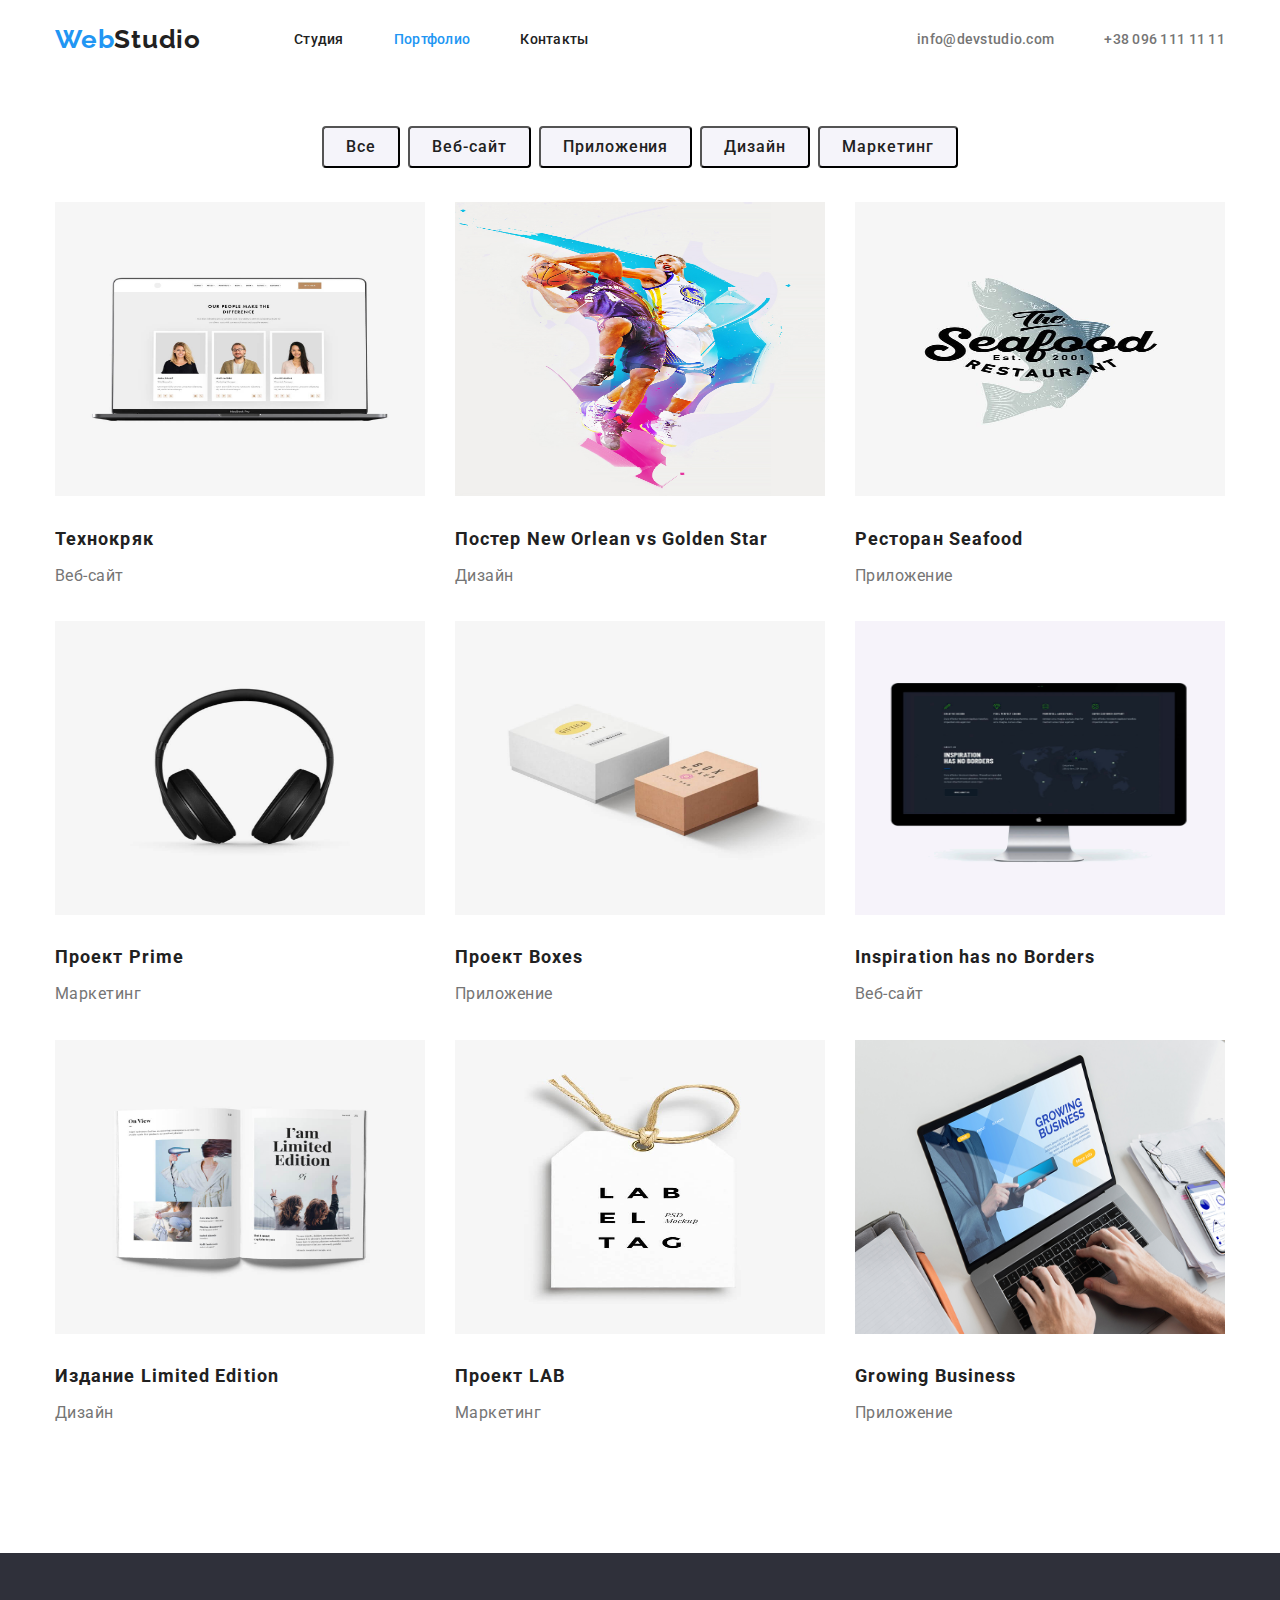
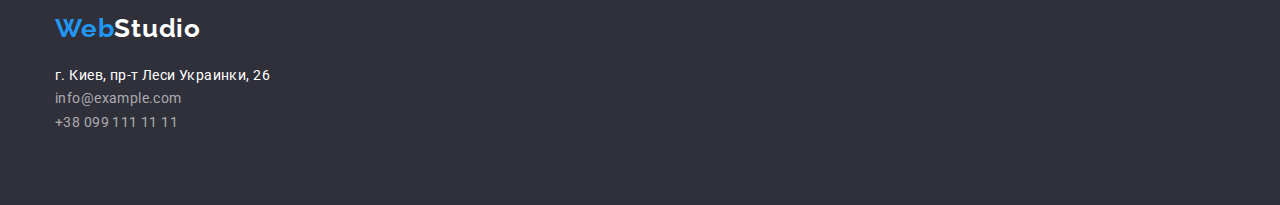
==== portfolio.html @ c052c506 "початок" ====
<!DOCTYPE html>
<html lang="ru">
<head>
    <meta charset="UTF-8">
    <meta http-equiv="X-UA-Compatible" content="IE=edge">
    <meta name="viewport" content="width=device-width, initial-scale=1.0">
    <title>portfolio</title>
    <link rel="preconnect" href="https://fonts.googleapis.com">
    <link rel="preconnect" href="https://fonts.gstatic.com" crossorigin>
    <link href="https://fonts.googleapis.com/css2?family=Raleway:wght@700&family=Roboto:wght@400;500;700;900&display=swap"
        rel="stylesheet">
    <link rel="stylesheet" href="https://cdnjs.cloudflare.com/ajax/libs/modern-normalize/1.1.0/modern-normalize.min.css" />
    <link rel="stylesheet" href="./css/portfolio.css">
</head>
<body>
    <!-- Верхняя линия -->
    <header class="header">
        <div class="container header-container">
            <nav class="header-nav">
                <a class="header-logo" href="WebStudio"><span>Web</span>Studio</a>
                <ul class="header-nav-link">
                    <li class="header-link">
                        <a class="nav-link" href="./index.html">Студия</a>
                    </li>
                    <li class="header-link">
                        <a class="nav-link active-page" href="./portfolio.html">Портфолио</a>
                    </li>
                    <li class="header-link">
                        <a class="nav-link" href="Контакты">Контакты</a>
                    </li>
                </ul>
            </nav>
            <div class="header-connection">
                <ul class="connection-link">
                    <li class="header-link">
                        <a class="header-connection-mailto" href="mailto:info@devstudio.com">info@devstudio.com</a>
                    </li>
                    <li class="header-link">
                        <a class="header-connection-tel" href="tel:+38-096-111-11-11">+38 096 111 11 11</a>
                    </li>
                </ul>
            </div>
        </div>
    </header>
       
    <!-- Портфолио -->
    
    <main class="main">
    
            <!-- Проекты -->
        <section class="container main-container">
            <!-- Фильтр -->
            <div class="main-button">
                <ul class="button-ul">
                    <li class="button-li">
                        <button class="button-link" type="button">Все</button>
                    </li>
                    <li class="button-li">
                        <button class="button-link" type="button">Веб-сайт</button>
                    </li>
                    <li class="button-li">
                        <button class="button-link" type="button">Приложения</button>
                    </li>
                    <li class="button-li">
                        <button class="button-link" type="button">Дизайн</button>
                    </li>
                    <li class="button-li">
                        <button class="button-link" type="button">Маркетинг</button>
                    </li>
                </ul>
            </div>
            <div class="main-img">
                <ul class="list-projects-box">
                    <li class="list-projects">
                        <img class="images-projects" src="./images/portfolio1.jpg " alt="Картинка" width="370">
                        <h3 class="heading-projects ">Технокряк</h3>
                        <p class="text-projects ">Веб-сайт</p>
                    </li>
                    <li class="list-projects">
                        <img class="images-projects" src="./images/portfolio2.jpg" alt="Картинка" width="370">
                        <h3 class="heading-projects ">Постер New Orlean vs Golden Star</h3>
                        <p class="text-projects ">Дизайн</p>
                    </li>
                    <li class="list-projects">
                        <img class="images-projects" src="./images/portfolio3.jpg" alt="Картинка" width="370">
                        <h3 class="heading-projects ">Ресторан Seafood</h3>
                        <p class="text-projects ">Приложение</p>
                    </li>
                    <li class="list-projects">
                        <img class="images-projects" src="./images/portfolio4.jpg" alt="Картинка" width="370">
                        <h3 class="heading-projects ">Проект Prime</h3>
                        <p class="text-projects ">Маркетинг</p>
                    </li>
                    <li class="list-projects">
                        <img class="images-projects" src="./images/portfolio5.jpg" alt="Картинка" width="370">
                        <h3 class="heading-projects ">Проект Boxes</h3>
                        <p class="text-projects ">Приложение</p>
                    </li>
                    <li class="list-projects">
                        <img class="images-projects" src="./images/portfolio6.jpg" alt="Картинка" width="370">
                        <h3 class="heading-projects ">Inspiration has no Borders</h3>
                        <p class="text-projects ">Веб-сайт</p>
                    </li>
                    <li class="list-projects">
                        <img class="images-projects" src="./images/portfolio7.jpg" alt="Картинка" width="370">
                        <h3 class="heading-projects ">Издание Limited Edition</h3>
                        <p class="text-projects ">Дизайн</p>
                    </li>
                    <li class="list-projects">
                        <img class="images-projects" src="./images/portfolio8.jpg" alt="Картинка" width="370">
                        <h3 class="heading-projects ">Проект LAB</h3>
                        <p class="text-projects ">Маркетинг</p>
                    </li>
                    <li class="list-projects">
                        <img class="images-projects" src="./images/portfolio9.jpg" alt="Картинка" width="370">
                        <h3 class="heading-projects ">Growing Business</h3>
                        <p class="text-projects ">Приложение</p>
                    </li>
                </ul>
            </div>
        </section>

    </main>
    
    
    <!-- Подвал -->


    <footer class="footer">
        <div class="container">
            <a class="footer-logo" href="WebStudio"><span>Web</span>Studio</a>
            <address class="footer-address">г. Киев, пр-т Леси Украинки, 26</address>
            <ul class="footer-list-box">
                <li class="footer-list"><a class="footer-mailto" href="mailto:info@example.com">info@example.com</a></li>
                <li class="footer-list"><a class="footer-tel" href="tel:+38-099-111-11-11">+38 099 111 11 11</a></li>
            </ul>
        </div>
    </footer>
</body>
</html>
---- css/portfolio.css ----
:root {
  --theme-color: #2196f3;
  --text-primary: #212121;
  --text-secondary: #757575;

  --primary-font: 'Raleway';
  --secondary-font: 'Roboto';
}

body {
  font-family: var(--secondary-font);
}

a {
  text-decoration: none;
}

h1,
h2,
h3,
h4 {
  margin: 0;
}

ul {
  list-style: none;
  padding-inline-start: 0px;
}

address {
  font-style: normal;
}

/* ========== header ========== */

.container {
  width: 1200px;
  margin: 0 auto;
  padding-left: 15px;
  padding-right: 15px;
}

.header-container {
  display: flex;
  align-items: center;
}

.header-nav {
  display: flex;
}

.header-nav-link {
  display: flex;
  align-items: center;
  margin-left: 93px;
}

.header-link + .header-link {
  margin-left: 50px;
}

.connection-link {
  display: flex;
}

.header-connection {
  margin-left: auto;
}

.header-logo {
  padding-top: 24px;
  padding-bottom: 24px;

  font-family: raleway;
  font-weight: 700;
  font-size: 26px;
  line-height: 1.2;
  letter-spacing: 0.03em;
  color: var(--text-primary);
}
span {
  color: #2196f3;
}
.nav-link:hover,
.nav-link:focus {
  color: var(--theme-color);
}
.nav-link {
  font-weight: 500;
  font-size: 14px;
  line-height: 1.14;
  letter-spacing: 0.02em;
  color: var(--text-primary);
}
.active-page {
  color: var(--theme-color);
}
.header-connection-mailto {
  font-weight: 500;
  font-size: 14px;
  line-height: 1.14;
  letter-spacing: 0.02em;
  color: var(--text-secondary);
}
.header-connection-tel {
  font-weight: 500;
  font-size: 14px;
  line-height: 1.14;
  letter-spacing: 0.02em;
  color: var(--text-secondary);
}
.header-connection-mailto:hover,
.header-connection-mailto:focus {
  color: var(--theme-color);
}
.header-connection-tel:hover,
.header-connection-tel:focus {
  color: var(--theme-color);
}
/* ========== main ========== */

.main-button {
  display: flex;
  justify-content: space-evenly;
  padding-bottom: 34px;
}

.main-container {
  padding-top: 47px;
  padding-bottom: 94px;
}

.button-ul {
  display: flex;
  align-items: center;
  margin: 0;
}

.button-li {
  margin-left: 8px;
}

.button-li:first-child {
  margin-left: 0;
}

.button-link {
  border-radius: 4px;
  padding: 6px 22px;

  font-family: var(--secondary-font);
  font-weight: 500;
  font-size: 16px;
  line-height: 1.63;
  align-items: center;
  text-align: center;
  letter-spacing: 0.06em;
  color: var(--text-primary);
  background: #f5f4fa;
}

.button-link:hover,
.button-link:focus {
  background-color: var(--theme-color);
  color: #ffffff;
}

.main-img {
  width: 1200px;
}

.list-projects-box {
  display: flex;
  flex-wrap: wrap;
  margin: 0;
}

.list-projects {
  margin-right: 30px;
  margin-bottom: 30px;
}

.images-projects {
  width: 370px;
  height: 294px;
  margin-bottom: 20px;
}

.heading-projects {
  margin-bottom: 4px;

  font-weight: 700;
  font-size: 18px;
  line-height: 2;
  letter-spacing: 0.06em;
  color: var(--text-primary);
}

.text-projects {
  margin: 0;

  font-weight: 400;
  font-size: 16px;
  line-height: 1.9;
  letter-spacing: 0.03em;
  color: var(--text-secondary);
}

/* ========== footer ========== */

.footer {
  background-color: #2f303a;
  height: 252px;
  padding: 60px 0;
  margin: 0 auto;
}

.footer-logo {
  font-family: raleway;
  font-style: normal;
  font-weight: 700;
  font-size: 26px;
  line-height: 1.19;
  letter-spacing: 0.03em;
  color: #ffffff;
}
.footer-address {
  margin-top: 20px;
  font-weight: 400;
  font-size: 14px;
  line-height: 1.71;
  letter-spacing: 0.03em;
  color: #ffffff;
}

.footer-list-box {
  margin: 0;
}

.footer-mailto {
  font-weight: 400;
  font-size: 14px;
  line-height: 1.71;
  letter-spacing: 0.03em;
  color: rgba(255, 255, 255, 0.6);
}
.footer-tel {
  font-weight: 400;
  font-size: 14px;
  line-height: 1.71;
  letter-spacing: 0.03em;
  color: rgba(255, 255, 255, 0.6);
}
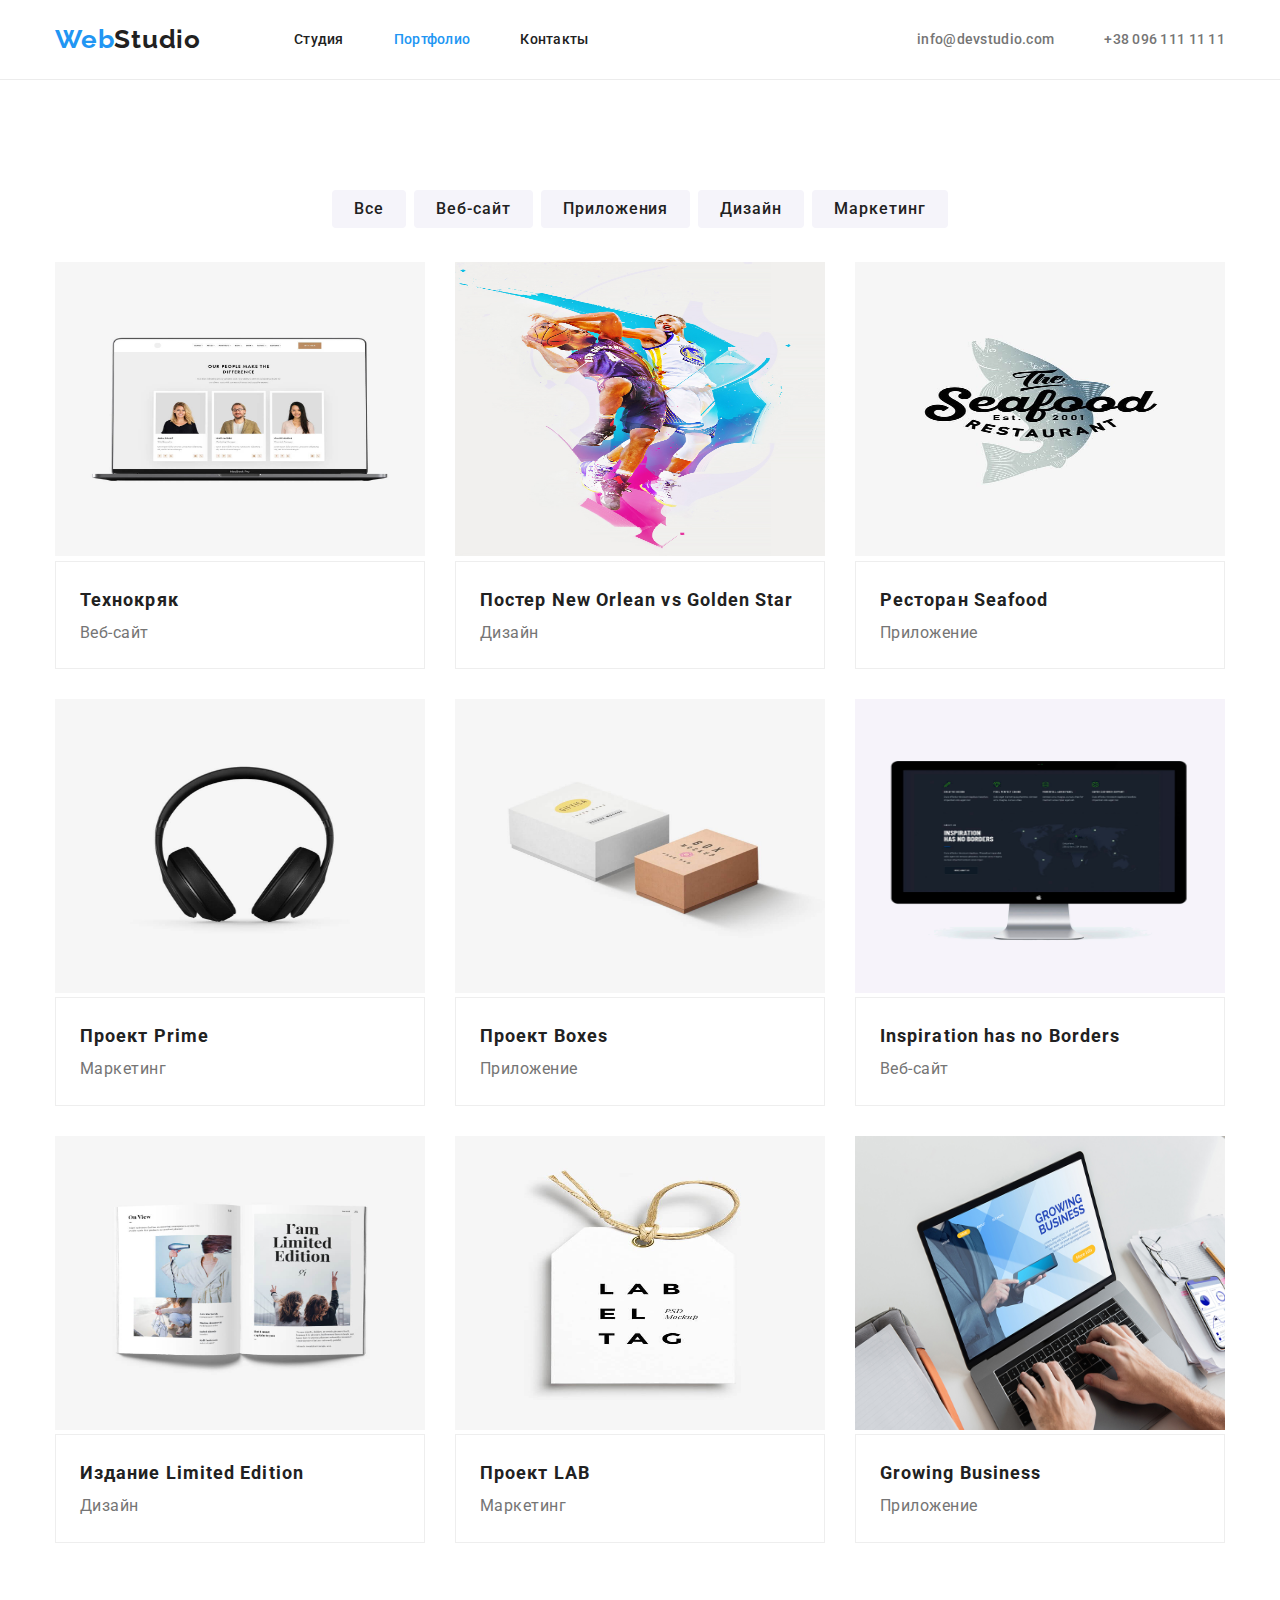
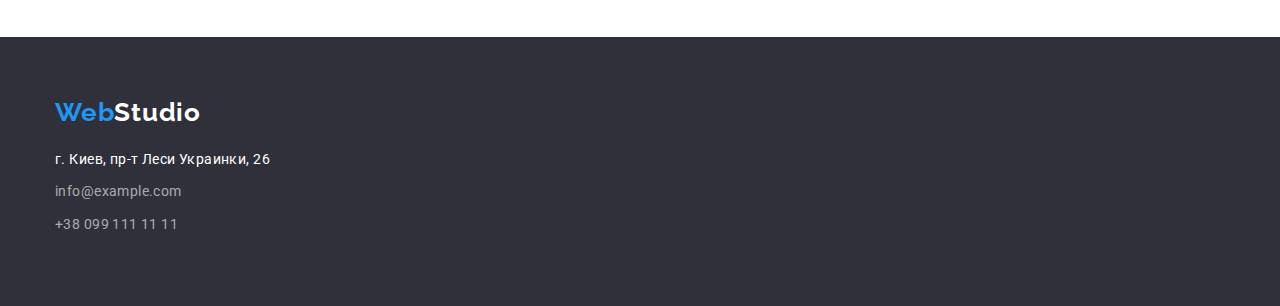
==== commit a046bd8e: "new" ====
--- a/portfolio.html
+++ b/portfolio.html
@@ -13,7 +13,7 @@
     <link rel="stylesheet" href="./css/portfolio.css">
 </head>
 <body>
-    <!-- Верхняя линия -->
+<!---------- Верхняя линия ---------->
     <header class="header">
         <div class="container header-container">
             <nav class="header-nav">
@@ -43,83 +43,97 @@
         </div>
     </header>
        
-    <!-- Портфолио -->
+<!---------- Портфолио ---------->
     
     <main class="main">
-    
-            <!-- Проекты -->
-        <section class="container main-container">
-            <!-- Фильтр -->
-            <div class="main-button">
-                <ul class="button-ul">
-                    <li class="button-li">
-                        <button class="button-link" type="button">Все</button>
-                    </li>
-                    <li class="button-li">
-                        <button class="button-link" type="button">Веб-сайт</button>
-                    </li>
-                    <li class="button-li">
-                        <button class="button-link" type="button">Приложения</button>
-                    </li>
-                    <li class="button-li">
-                        <button class="button-link" type="button">Дизайн</button>
-                    </li>
-                    <li class="button-li">
-                        <button class="button-link" type="button">Маркетинг</button>
-                    </li>
-                </ul>
-            </div>
-            <div class="main-img">
-                <ul class="list-projects-box">
-                    <li class="list-projects">
-                        <img class="images-projects" src="./images/portfolio1.jpg " alt="Картинка" width="370">
-                        <h3 class="heading-projects ">Технокряк</h3>
-                        <p class="text-projects ">Веб-сайт</p>
-                    </li>
-                    <li class="list-projects">
-                        <img class="images-projects" src="./images/portfolio2.jpg" alt="Картинка" width="370">
-                        <h3 class="heading-projects ">Постер New Orlean vs Golden Star</h3>
-                        <p class="text-projects ">Дизайн</p>
-                    </li>
-                    <li class="list-projects">
-                        <img class="images-projects" src="./images/portfolio3.jpg" alt="Картинка" width="370">
-                        <h3 class="heading-projects ">Ресторан Seafood</h3>
-                        <p class="text-projects ">Приложение</p>
-                    </li>
-                    <li class="list-projects">
-                        <img class="images-projects" src="./images/portfolio4.jpg" alt="Картинка" width="370">
-                        <h3 class="heading-projects ">Проект Prime</h3>
-                        <p class="text-projects ">Маркетинг</p>
-                    </li>
-                    <li class="list-projects">
-                        <img class="images-projects" src="./images/portfolio5.jpg" alt="Картинка" width="370">
-                        <h3 class="heading-projects ">Проект Boxes</h3>
-                        <p class="text-projects ">Приложение</p>
-                    </li>
-                    <li class="list-projects">
-                        <img class="images-projects" src="./images/portfolio6.jpg" alt="Картинка" width="370">
-                        <h3 class="heading-projects ">Inspiration has no Borders</h3>
-                        <p class="text-projects ">Веб-сайт</p>
-                    </li>
-                    <li class="list-projects">
-                        <img class="images-projects" src="./images/portfolio7.jpg" alt="Картинка" width="370">
-                        <h3 class="heading-projects ">Издание Limited Edition</h3>
-                        <p class="text-projects ">Дизайн</p>
-                    </li>
-                    <li class="list-projects">
-                        <img class="images-projects" src="./images/portfolio8.jpg" alt="Картинка" width="370">
-                        <h3 class="heading-projects ">Проект LAB</h3>
-                        <p class="text-projects ">Маркетинг</p>
-                    </li>
-                    <li class="list-projects">
-                        <img class="images-projects" src="./images/portfolio9.jpg" alt="Картинка" width="370">
-                        <h3 class="heading-projects ">Growing Business</h3>
-                        <p class="text-projects ">Приложение</p>
-                    </li>
-                </ul>
-            </div>
-        </section>
-
+<!---------- Проекты ---------->
+            <section class="main-container">
+<!---------- Фильтр ---------->
+                <div class="container">
+                    <ul class="button-ul">
+                        <li class="button-li">
+                            <button class="button-link" type="button">Все</button>
+                        </li>
+                        <li class="button-li">
+                            <button class="button-link" type="button">Веб-сайт</button>
+                        </li>
+                        <li class="button-li">
+                            <button class="button-link" type="button">Приложения</button>
+                        </li>
+                        <li class="button-li">
+                            <button class="button-link" type="button">Дизайн</button>
+                        </li>
+                        <li class="button-li">
+                            <button class="button-link" type="button">Маркетинг</button>
+                        </li>
+                    </ul>
+                    <ul class="list-projects-box">
+                        <li class="list-projects">
+                            <img class="images-projects" src="./images/portfolio1.jpg " alt="Картинка" width="370">
+                            <div class="projects">
+                                <h3 class="heading-projects ">Технокряк</h3>
+                                <p class="text-projects ">Веб-сайт</p>
+                            </div>
+                        </li>
+                        <li class="list-projects">
+                            <img class="images-projects" src="./images/portfolio2.jpg" alt="Картинка" width="370">
+                            <div class="projects">
+                                <h3 class="heading-projects ">Постер New Orlean vs Golden Star</h3>
+                                <p class="text-projects ">Дизайн</p>
+                            </div>
+                        </li>
+                        <li class="list-projects">
+                            <img class="images-projects" src="./images/portfolio3.jpg" alt="Картинка" width="370">
+                            <div class="projects">
+                                <h3 class="heading-projects ">Ресторан Seafood</h3>
+                                <p class="text-projects ">Приложение</p>
+                            </div>
+                        </li>
+                        <li class="list-projects">
+                            <img class="images-projects" src="./images/portfolio4.jpg" alt="Картинка" width="370">
+                            <div class="projects">
+                                <h3 class="heading-projects ">Проект Prime</h3>
+                                <p class="text-projects ">Маркетинг</p>
+                            </div>
+                        </li>
+                        <li class="list-projects">
+                            <img class="images-projects" src="./images/portfolio5.jpg" alt="Картинка" width="370">
+                            <div class="projects">
+                                <h3 class="heading-projects ">Проект Boxes</h3>
+                                <p class="text-projects ">Приложение</p>
+                            </div>
+                        </li>
+                        <li class="list-projects">
+                            <img class="images-projects" src="./images/portfolio6.jpg" alt="Картинка" width="370">
+                            <div class="projects">
+                                <h3 class="heading-projects ">Inspiration has no Borders</h3>
+                                <p class="text-projects ">Веб-сайт</p>
+                            </div>
+                        </li>
+                        <li class="list-projects">
+                            <img class="images-projects" src="./images/portfolio7.jpg" alt="Картинка" width="370">
+                            <div class="projects">
+                                <h3 class="heading-projects ">Издание Limited Edition</h3>
+                                <p class="text-projects ">Дизайн</p>
+                            </div>
+                        </li>
+                        <li class="list-projects">
+                            <img class="images-projects" src="./images/portfolio8.jpg" alt="Картинка" width="370">
+                            <div class="projects">
+                                <h3 class="heading-projects ">Проект LAB</h3>
+                                <p class="text-projects ">Маркетинг</p>
+                            </div>
+                        </li>
+                        <li class="list-projects">
+                            <img class="images-projects" src="./images/portfolio9.jpg" alt="Картинка" width="370">
+                            <div class="projects">
+                                <h3 class="heading-projects ">Growing Business</h3>
+                                <p class="text-projects ">Приложение</p>
+                            </div>
+                        </li>
+                    </ul>
+                </div>
+            </section>
     </main>
     
     
--- a/css/portfolio.css
+++ b/css/portfolio.css
@@ -13,13 +13,6 @@
 
 a {
   text-decoration: none;
-}
-
-h1,
-h2,
-h3,
-h4 {
-  margin: 0;
 }
 
 ul {
@@ -40,6 +33,10 @@
   padding-right: 15px;
 }
 
+.header {
+  border-bottom: 1px solid #ececec;
+}
+
 .header-container {
   display: flex;
   align-items: center;
@@ -119,21 +116,16 @@
 }
 /* ========== main ========== */
 
-.main-button {
-  display: flex;
-  justify-content: space-evenly;
-  padding-bottom: 34px;
-}
-
 .main-container {
-  padding-top: 47px;
+  padding-top: 94px;
   padding-bottom: 94px;
 }
 
 .button-ul {
   display: flex;
-  align-items: center;
-  margin: 0;
+  justify-content: center;
+  align-items: center;
+  margin-bottom: 34px;
 }
 
 .button-li {
@@ -145,7 +137,9 @@
 }
 
 .button-link {
+  border-width: 0;
   border-radius: 4px;
+
   padding: 6px 22px;
 
   font-family: var(--secondary-font);
@@ -165,14 +159,12 @@
   color: #ffffff;
 }
 
-.main-img {
-  width: 1200px;
-}
-
 .list-projects-box {
   display: flex;
   flex-wrap: wrap;
   margin: 0;
+  margin-right: -30px;
+  margin-bottom: -30px;
 }
 
 .list-projects {
@@ -183,11 +175,19 @@
 .images-projects {
   width: 370px;
   height: 294px;
-  margin-bottom: 20px;
+  margin: 0;
+}
+
+.projects {
+  border: 1px solid #eeeeee;
+  padding-top: 20px;
+  padding-right: 24px;
+  padding-bottom: 20px;
+  padding-left: 24px;
 }
 
 .heading-projects {
-  margin-bottom: 4px;
+  margin: 0;
 
   font-weight: 700;
   font-size: 18px;
@@ -210,7 +210,6 @@
 
 .footer {
   background-color: #2f303a;
-  height: 252px;
   padding: 60px 0;
   margin: 0 auto;
 }
@@ -226,6 +225,7 @@
 }
 .footer-address {
   margin-top: 20px;
+  margin-bottom: 9px;
   font-weight: 400;
   font-size: 14px;
   line-height: 1.71;
@@ -237,6 +237,10 @@
   margin: 0;
 }
 
+.footer-list {
+  margin-bottom: 9px;
+}
+
 .footer-mailto {
   font-weight: 400;
   font-size: 14px;
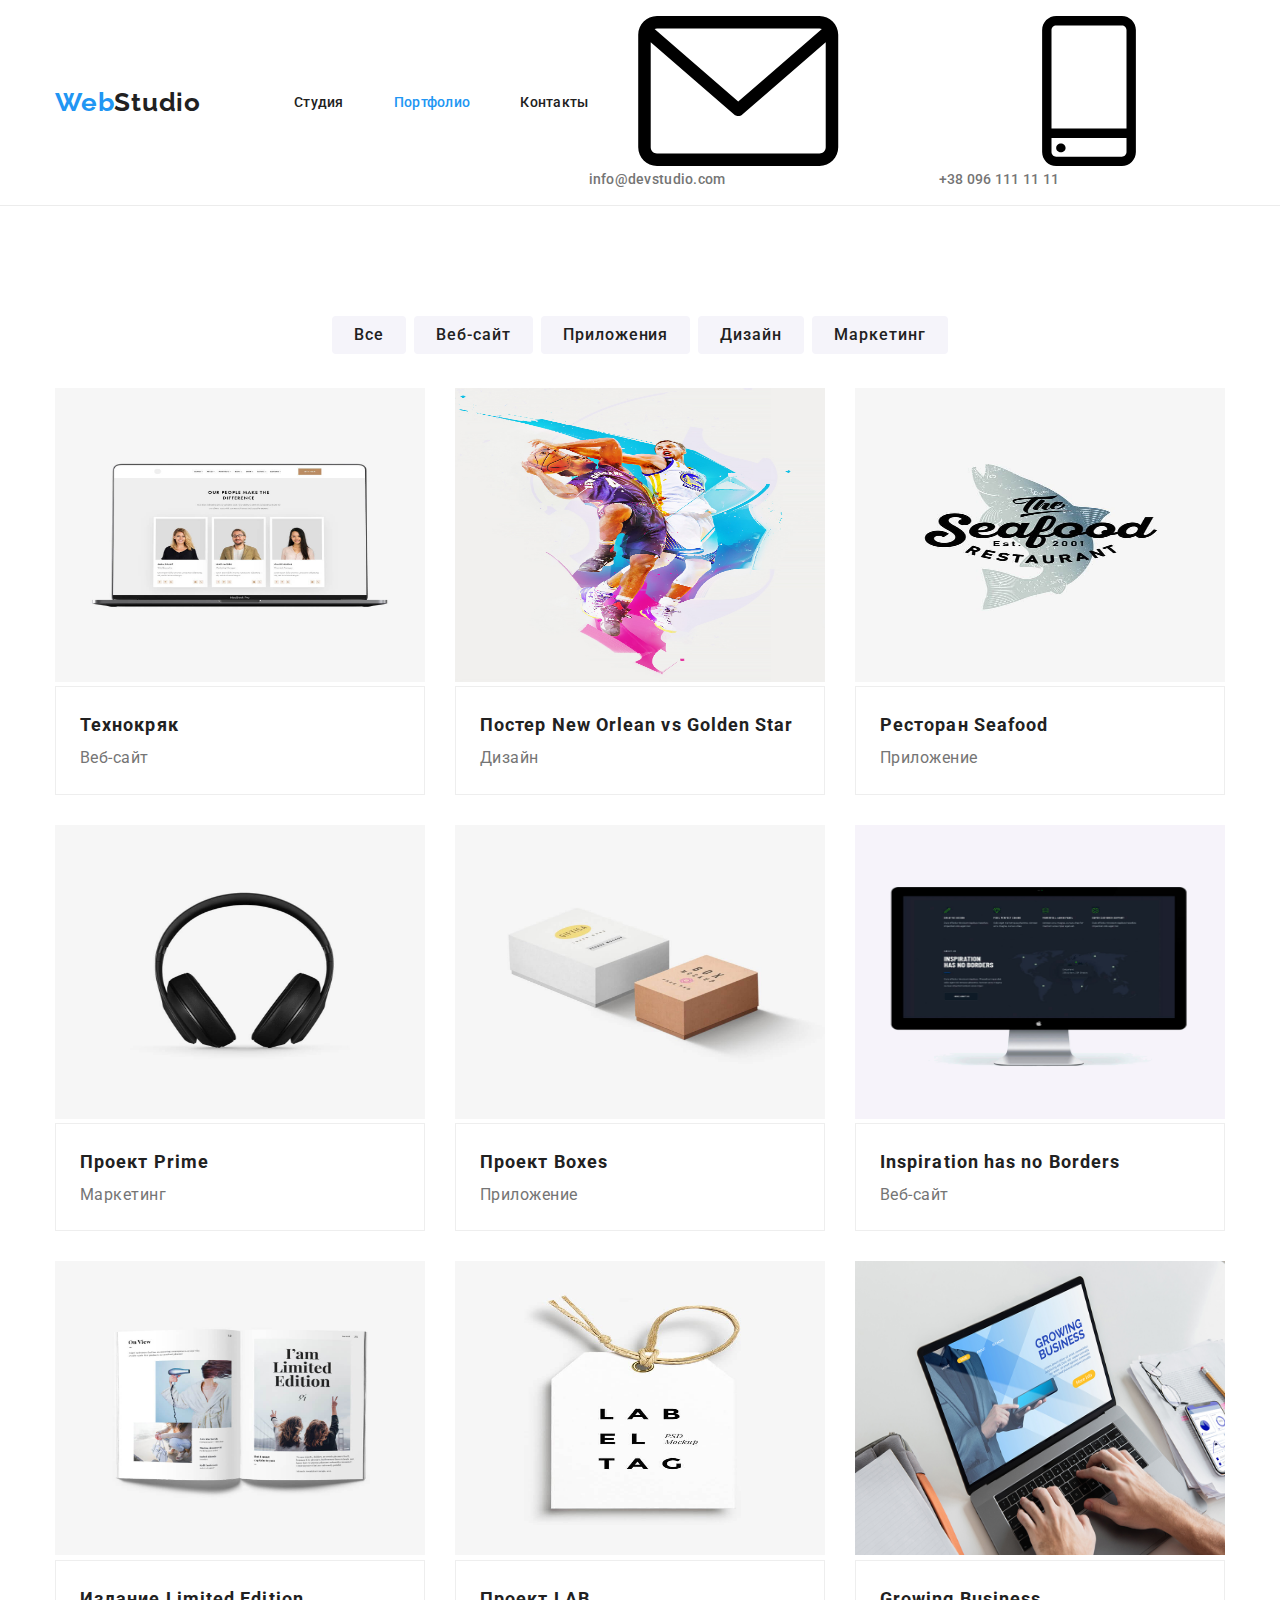
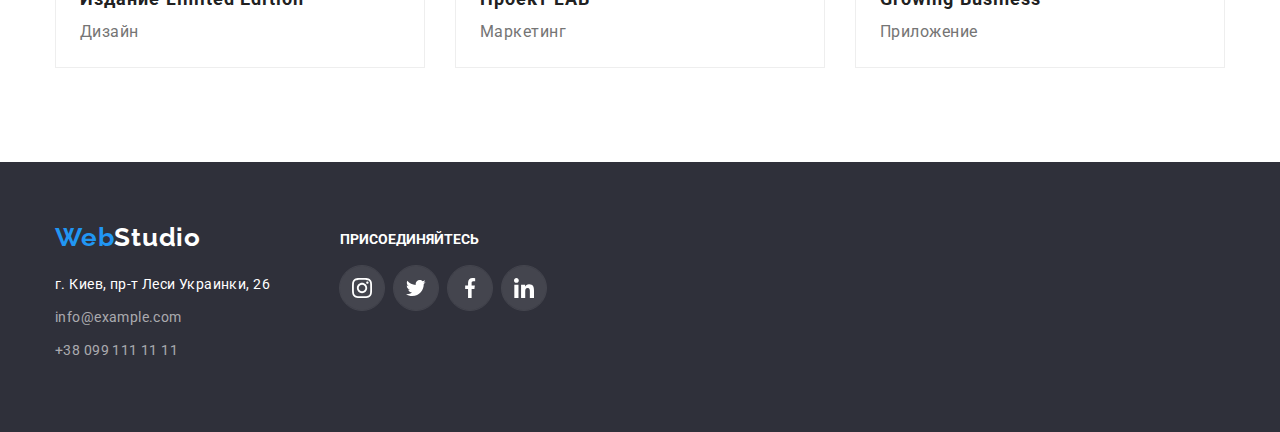
==== commit b1d4ff9d: "portfolio" ====
--- a/portfolio.html
+++ b/portfolio.html
@@ -33,9 +33,15 @@
             <div class="header-connection">
                 <ul class="connection-link">
                     <li class="header-link">
+                        <svg class="images-mailto">
+                            <use href="./images/symbol-defs.svg#icon-envelope-hover"></use>
+                        </svg>
                         <a class="header-connection-mailto" href="mailto:info@devstudio.com">info@devstudio.com</a>
                     </li>
                     <li class="header-link">
+                        <svg class="images-tel">
+                            <use href="./images/symbol-defs.svg#icon-smartphone"></use>
+                        </svg>
                         <a class="header-connection-tel" href="tel:+38-096-111-11-11">+38 096 111 11 11</a>
                     </li>
                 </ul>
@@ -142,12 +148,43 @@
 
     <footer class="footer">
         <div class="container">
-            <a class="footer-logo" href="WebStudio"><span>Web</span>Studio</a>
-            <address class="footer-address">г. Киев, пр-т Леси Украинки, 26</address>
-            <ul class="footer-list-box">
-                <li class="footer-list"><a class="footer-mailto" href="mailto:info@example.com">info@example.com</a></li>
-                <li class="footer-list"><a class="footer-tel" href="tel:+38-099-111-11-11">+38 099 111 11 11</a></li>
-            </ul>
+            <div class="footer-box-siz">
+                <div class="">
+                    <a class="footer-logo" href="WebStudio"><span>Web</span>Studio</a>
+                    <address class="footer-address">г. Киев, пр-т Леси Украинки, 26</address>
+                    <ul class="footer-list-box">
+                        <li class="footer-list"><a class="footer-mailto" href="mailto:info@example.com">info@example.com</a>
+                        </li>
+                        <li class="footer-list"><a class="footer-tel" href="tel:+38-099-111-11-11">+38 099 111 11 11</a>
+                        </li>
+                    </ul>
+                </div>
+                <div class="footer-link">
+                    <h3 class="footer-heading">ПРИСОЕДИНЯЙТЕСЬ</h3>
+                    <div class="footer-siz-link-box">
+                        <a class="footer-link-box">
+                            <svg class="footer-link-siz">
+                                <use href="images/symbol-defs.svg#icon-instagram"></use>
+                            </svg>
+                        </a>
+                        <a class="footer-link-box">
+                            <svg class="footer-link-siz">
+                                <use href="images/symbol-defs.svg#icon-Vector"></use>
+                            </svg>
+                        </a>
+                        <a class="footer-link-box">
+                            <svg class="footer-link-siz">
+                                <use href="images/symbol-defs.svg#icon-facebook"></use>
+                            </svg>
+                        </a>
+                        <a class="footer-link-box">
+                            <svg class="footer-link-siz">
+                                <use href="images/symbol-defs.svg#icon-linkedin"></use>
+                            </svg>
+                        </a>
+                    </div>
+                </div>
+            </div>
         </div>
     </footer>
 </body>
--- a/css/portfolio.css
+++ b/css/portfolio.css
@@ -255,3 +255,56 @@
   letter-spacing: 0.03em;
   color: rgba(255, 255, 255, 0.6);
 }
+
+.footer-box-siz {
+  display: flex;
+}
+
+.footer-link {
+  margin-left: 70px;
+}
+
+.footer-siz-link-box {
+  display: flex;
+  justify-content: center;
+  align-items: center;
+  margin-top: 20px;
+}
+
+.footer-heading {
+  margin-top: 10px;
+  margin-bottom: 0;
+  font-weight: 700;
+  font-size: 14px;
+  line-height: 1.14;
+  line-height: 100%;
+  text-align: left;
+  letter-spacing: 0.03;
+  color: #ffffff;
+}
+.footer-link-box {
+  display: flex;
+  justify-content: center;
+  align-items: center;
+  fill: #ffffff;
+  border-radius: 50%;
+  margin-left: 10px;
+  width: 44px;
+  height: 44px;
+  outline: 1px solid rgba(255, 255, 255, 0.1);
+  background-color: rgba(255, 255, 255, 0.1);
+}
+
+.footer-link-box:first-child {
+  margin-left: 0;
+}
+
+.footer-link-box:hover,
+.footer-link-box:focus {
+  background-color: var(--theme-color);
+}
+
+.footer-link-siz {
+  width: 20px;
+  height: 20px;
+}
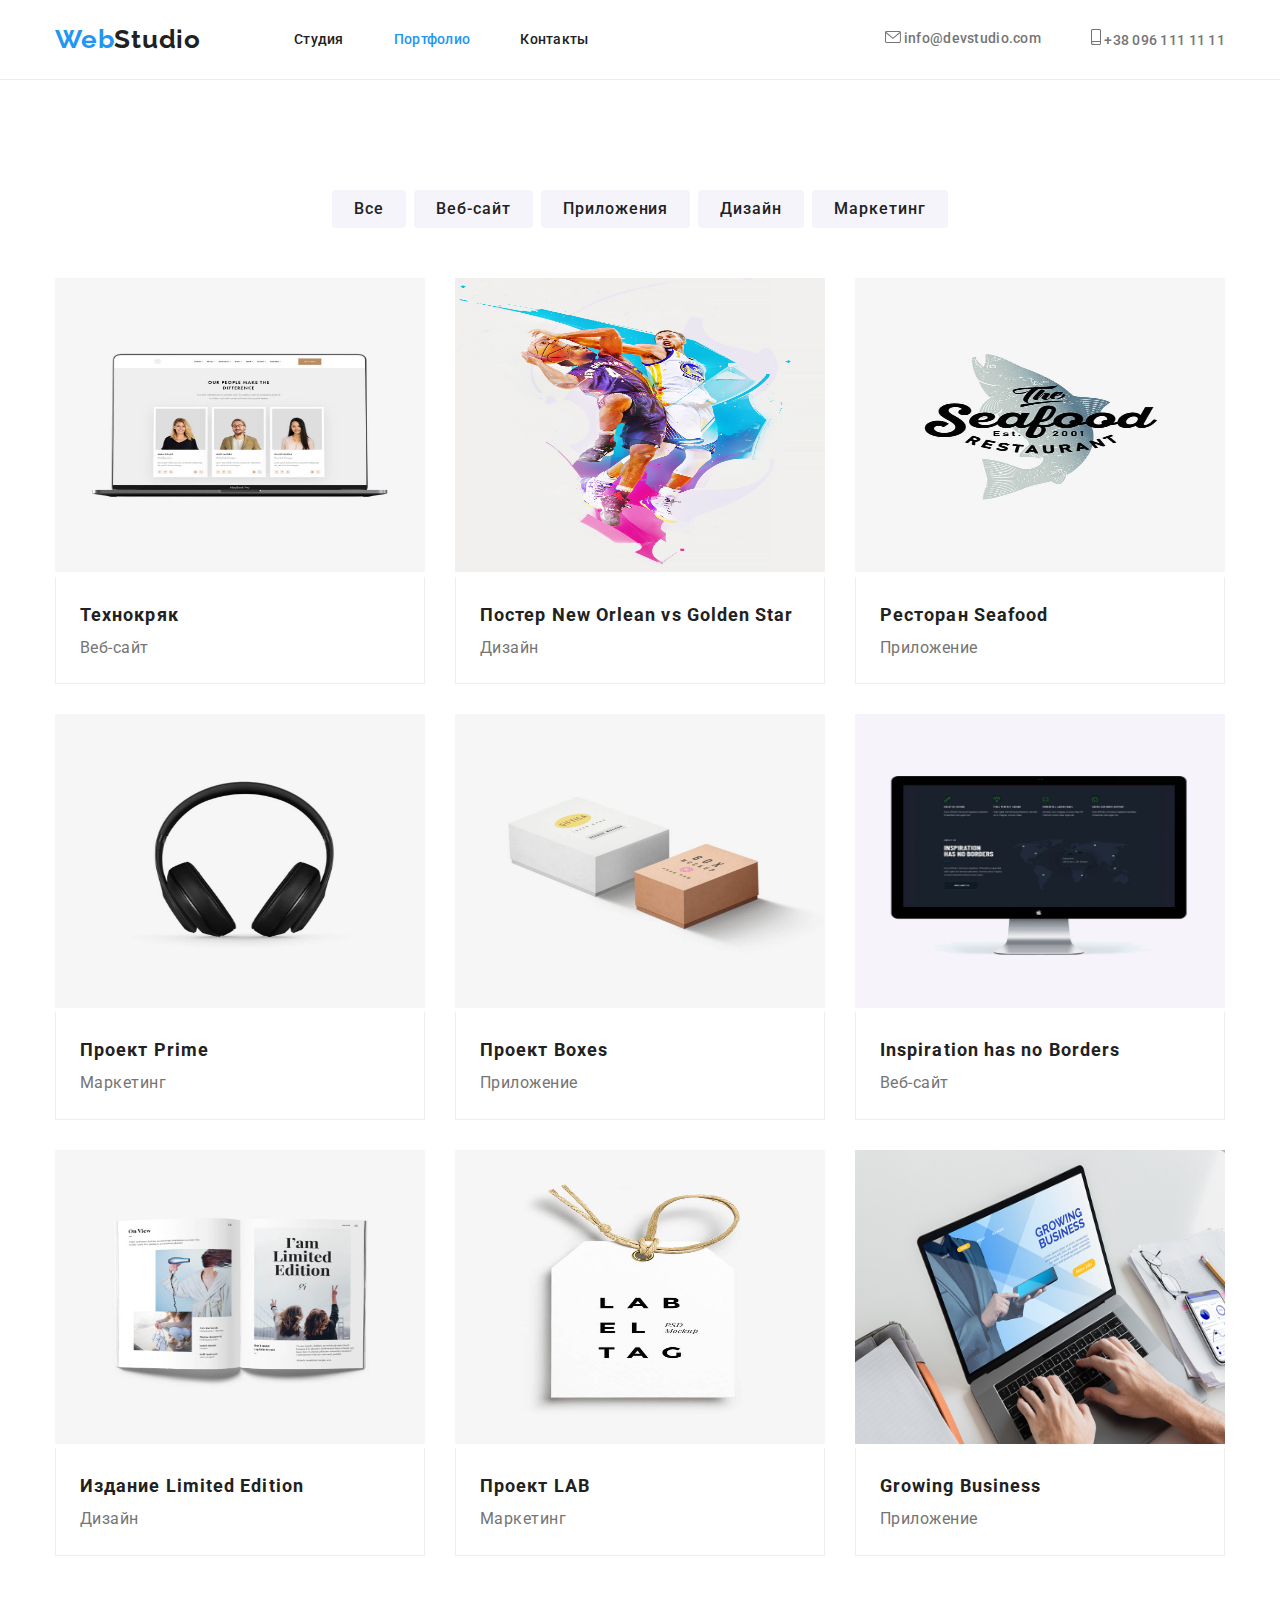
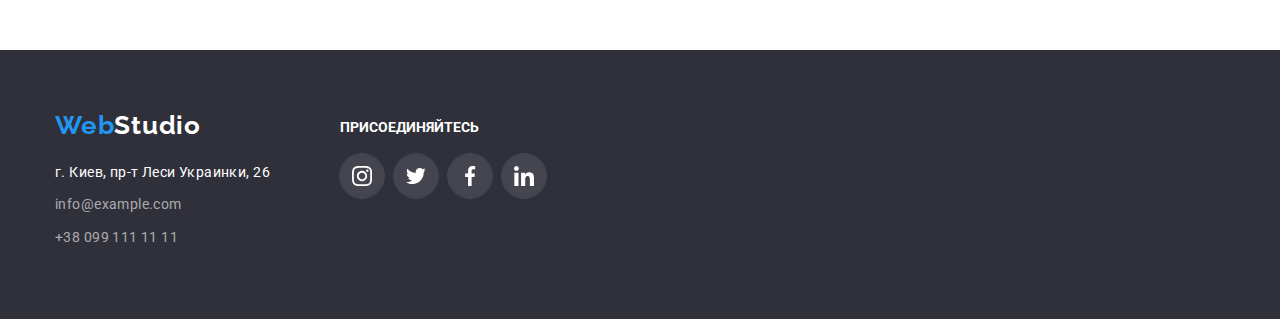
==== commit a1e40cd1: "исправления после проверки" ====
--- a/portfolio.html
+++ b/portfolio.html
@@ -33,16 +33,19 @@
             <div class="header-connection">
                 <ul class="connection-link">
                     <li class="header-link">
-                        <svg class="images-mailto">
+                        <a class="header-connection-mailto" href="mailto:info@devstudio.com"> 
+                            <svg class="images-mailto">
                             <use href="./images/symbol-defs.svg#icon-envelope-hover"></use>
                         </svg>
-                        <a class="header-connection-mailto" href="mailto:info@devstudio.com">info@devstudio.com</a>
+                        info@devstudio.com
+                        </a>
                     </li>
                     <li class="header-link">
-                        <svg class="images-tel">
-                            <use href="./images/symbol-defs.svg#icon-smartphone"></use>
-                        </svg>
-                        <a class="header-connection-tel" href="tel:+38-096-111-11-11">+38 096 111 11 11</a>
+                        <a class="header-connection-tel" href="tel:+38-096-111-11-11">
+                            <svg class="images-tel">
+                                <use href="./images/symbol-defs.svg#icon-smartphone"></use>
+                            </svg>
+                        +38 096 111 11 11</a>
                     </li>
                 </ul>
             </div>
--- a/css/portfolio.css
+++ b/css/portfolio.css
@@ -114,6 +114,33 @@
 .header-connection-tel:focus {
   color: var(--theme-color);
 }
+
+.images-mailto {
+  width: 16px;
+  height: 12px;
+  border: none;
+  padding: 0;
+  margin: 0;
+  fill: #757575;
+}
+.images-mailto:hover,
+.images-mailto:focus {
+  fill: var(--theme-color);
+}
+
+.images-tel {
+  width: 10px;
+  height: 16px;
+  border: none;
+  padding: 0;
+  margin: 0;
+  fill: #757575;
+}
+.images-tel:hover,
+.images-tel:focus {
+  fill: var(--theme-color);
+}
+
 /* ========== main ========== */
 
 .main-container {
@@ -125,7 +152,7 @@
   display: flex;
   justify-content: center;
   align-items: center;
-  margin-bottom: 34px;
+  margin-bottom: 50px;
 }
 
 .button-li {
@@ -168,8 +195,14 @@
 }
 
 .list-projects {
+  border-radius: 4px;
   margin-right: 30px;
   margin-bottom: 30px;
+}
+
+.list-projects:hover,
+.list-projects:focus {
+  box-shadow: 0 4px 4px 0 rgba(0, 0, 0, 0.25);
 }
 
 .images-projects {
@@ -180,6 +213,7 @@
 
 .projects {
   border: 1px solid #eeeeee;
+  border-top: none;
   padding-top: 20px;
   padding-right: 24px;
   padding-bottom: 20px;
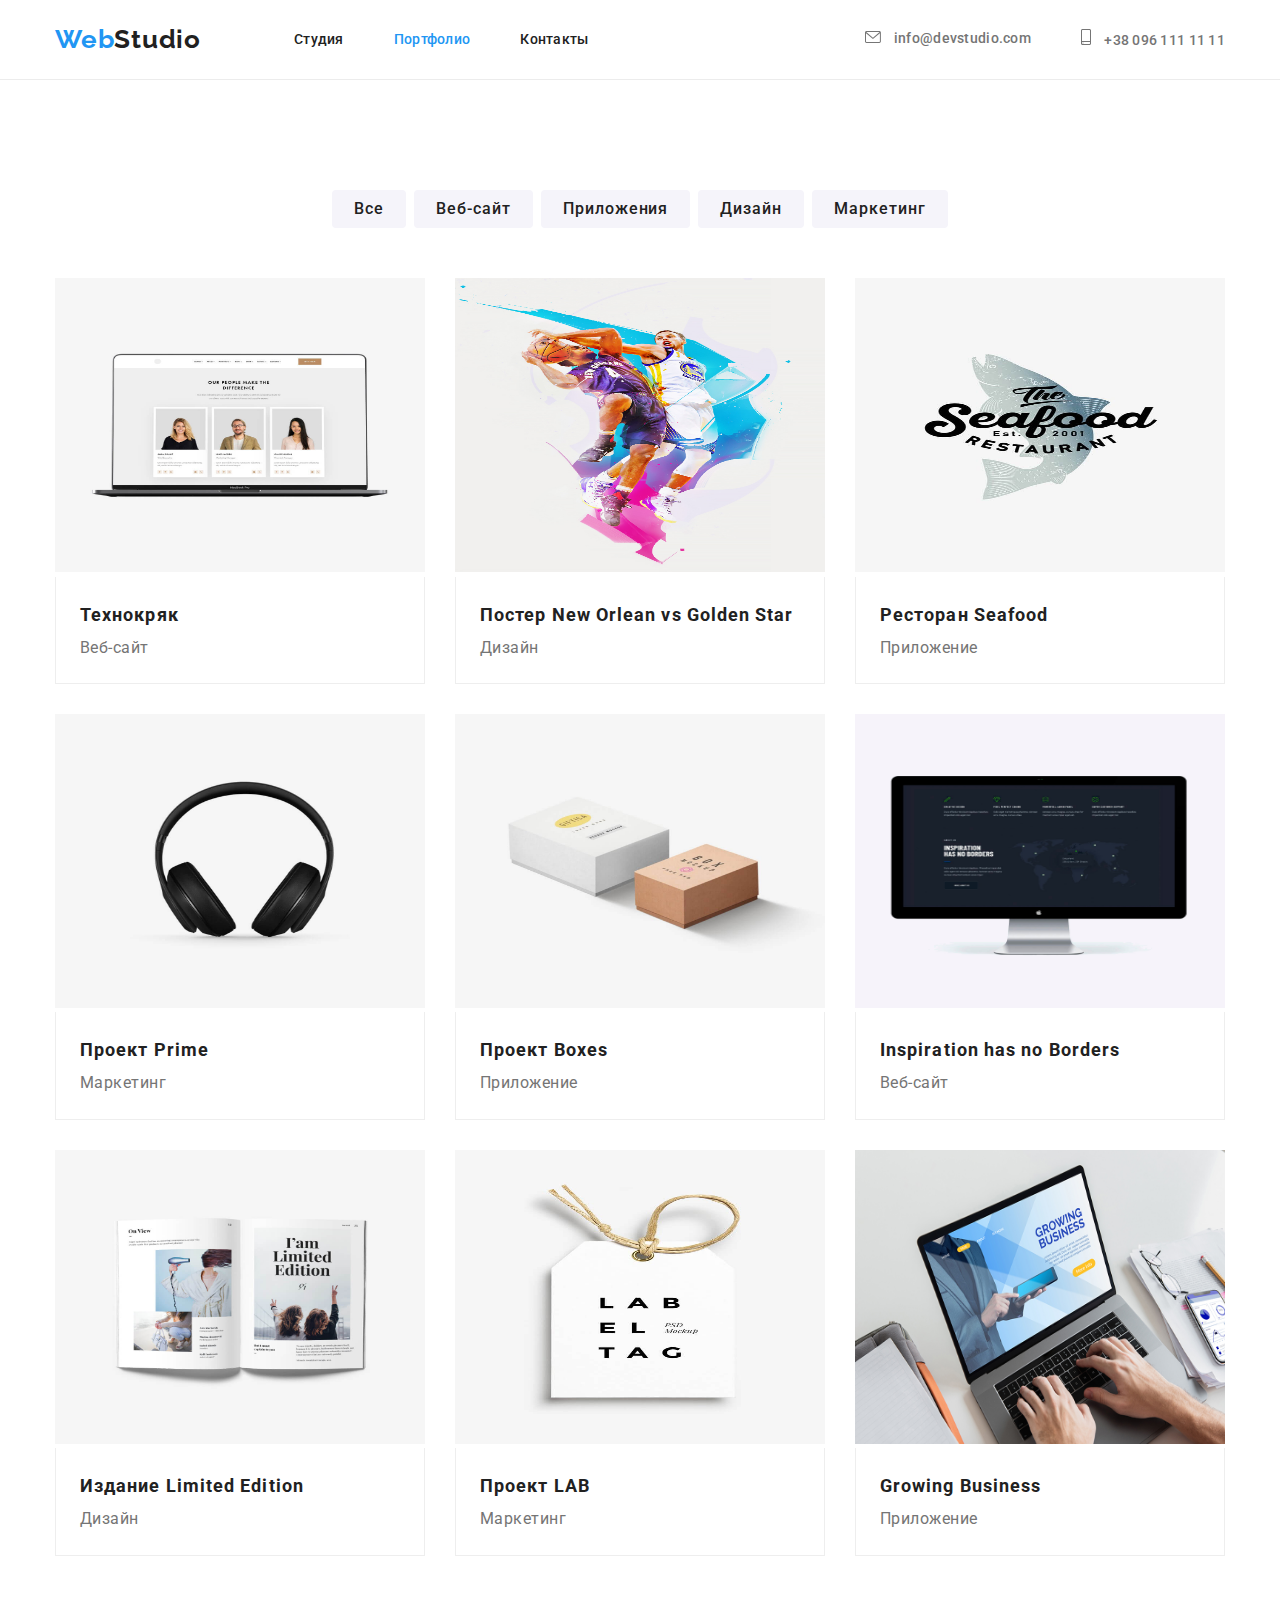
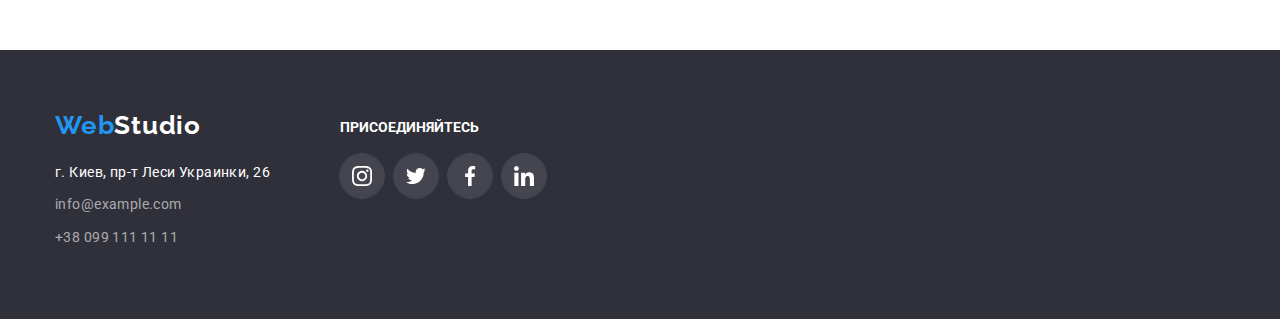
==== commit f30f5f2f: "href2" ====
--- a/portfolio.html
+++ b/portfolio.html
@@ -165,22 +165,22 @@
                 <div class="footer-link">
                     <h3 class="footer-heading">ПРИСОЕДИНЯЙТЕСЬ</h3>
                     <div class="footer-siz-link-box">
-                        <a class="footer-link-box">
+                        <a class="footer-link-box" href="">
                             <svg class="footer-link-siz">
                                 <use href="images/symbol-defs.svg#icon-instagram"></use>
                             </svg>
                         </a>
-                        <a class="footer-link-box">
+                        <a class="footer-link-box" href="">
                             <svg class="footer-link-siz">
                                 <use href="images/symbol-defs.svg#icon-Vector"></use>
                             </svg>
                         </a>
-                        <a class="footer-link-box">
+                        <a class="footer-link-box" href="">
                             <svg class="footer-link-siz">
                                 <use href="images/symbol-defs.svg#icon-facebook"></use>
                             </svg>
                         </a>
-                        <a class="footer-link-box">
+                        <a class="footer-link-box" href="">
                             <svg class="footer-link-siz">
                                 <use href="images/symbol-defs.svg#icon-linkedin"></use>
                             </svg>
--- a/css/portfolio.css
+++ b/css/portfolio.css
@@ -120,8 +120,8 @@
   height: 12px;
   border: none;
   padding: 0;
-  margin: 0;
-  fill: #757575;
+  margin: 0 10px 0 0;
+  fill: currentColor;
 }
 .images-mailto:hover,
 .images-mailto:focus {
@@ -133,8 +133,8 @@
   height: 16px;
   border: none;
   padding: 0;
-  margin: 0;
-  fill: #757575;
+  margin: 0 10px 0 0;
+  fill: currentColor;
 }
 .images-tel:hover,
 .images-tel:focus {
